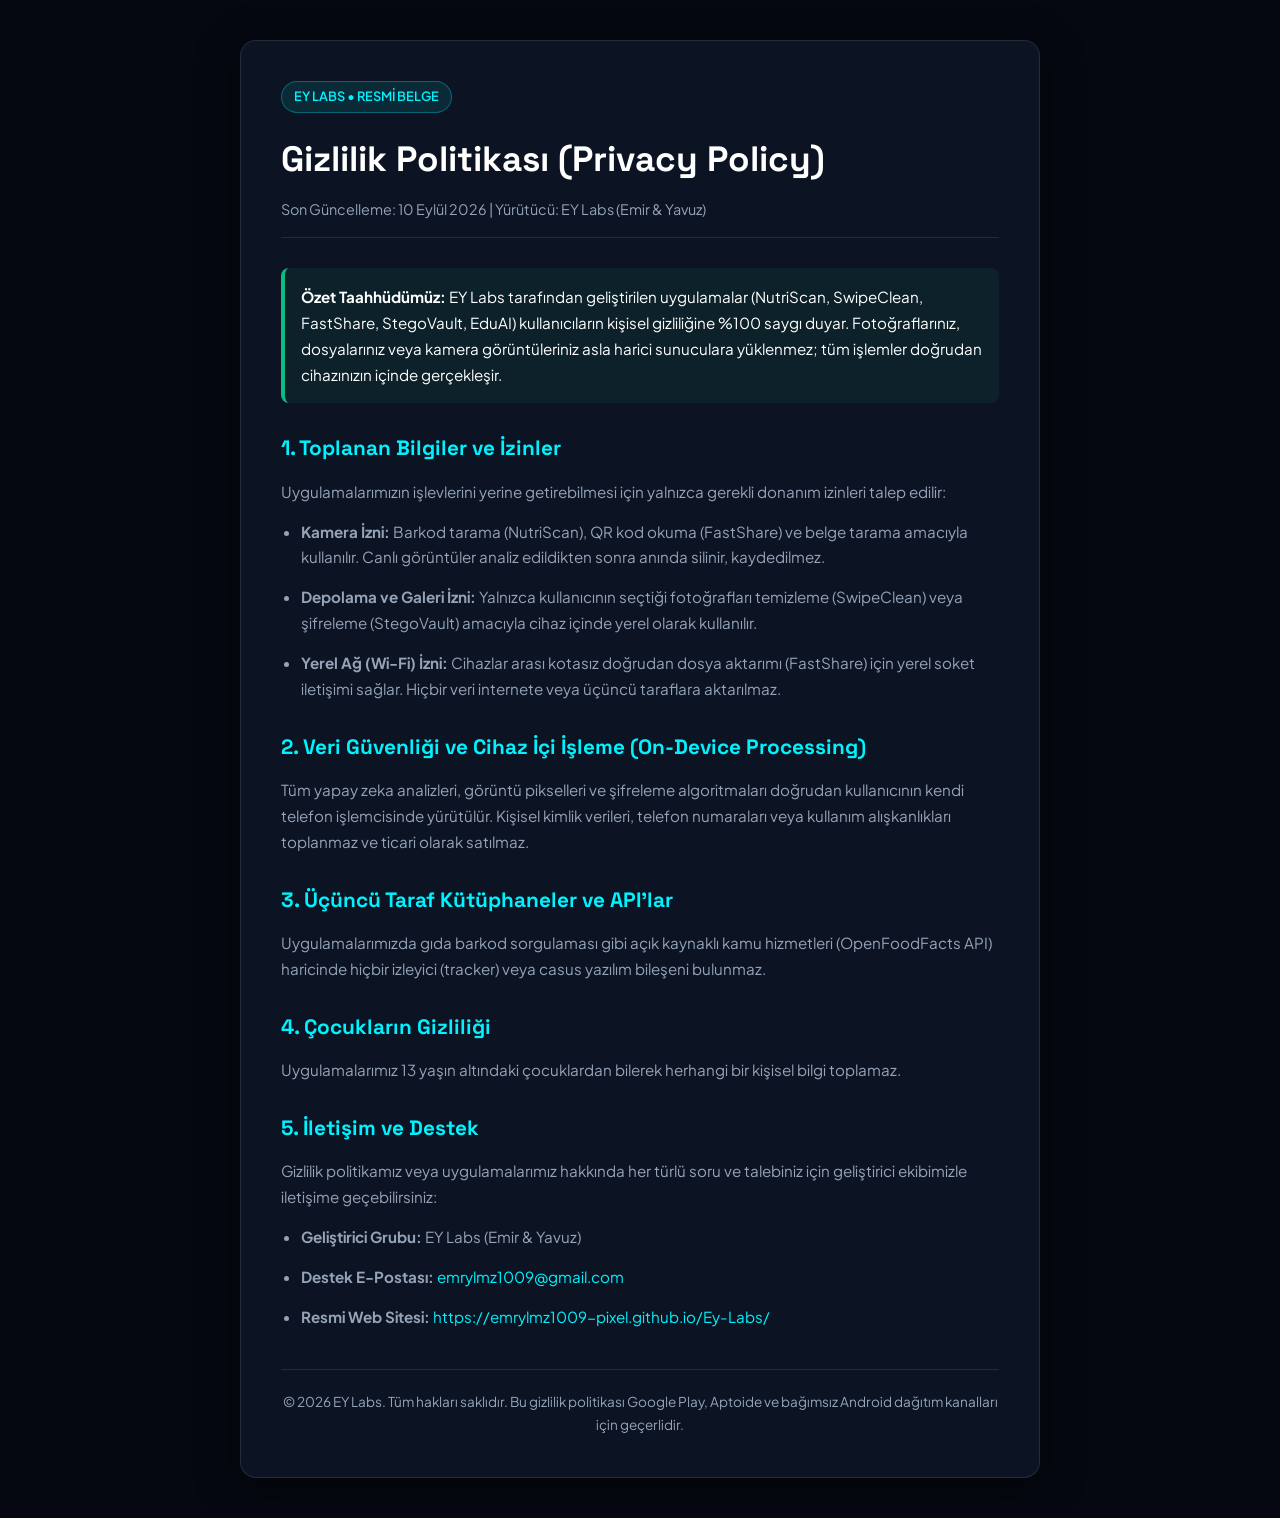
==== privacy.html @ 1929e79b "Add official Privacy Policy page for Aptoide and app store distribution" ====
<!DOCTYPE html>
<html lang="tr">
<head>
  <meta charset="UTF-8" />
  <meta name="viewport" content="width=device-width, initial-scale=1.0" />
  <title>Gizlilik Politikası (Privacy Policy) // EY Labs</title>
  <meta name="description" content="EY Labs (Emir & Yavuz) mobil ve web uygulamaları Gizlilik Politikası." />
  <link rel="preconnect" href="https://fonts.googleapis.com">
  <link rel="preconnect" href="https://fonts.gstatic.com" crossorigin>
  <link href="https://fonts.googleapis.com/css2?family=Plus+Jakarta+Sans:wght@400;600;700&family=Space+Grotesk:wght@600;700&display=swap" rel="stylesheet">
  <style>
    :root {
      --bg: #050811;
      --card: #0c1322;
      --border: rgba(255, 255, 255, 0.1);
      --text: #f1f5f9;
      --muted: #94a3b8;
      --cyan: #00f2fe;
      --green: #10b981;
    }
    * { box-sizing: border-box; margin: 0; padding: 0; }
    body {
      background-color: var(--bg);
      color: var(--text);
      font-family: 'Plus Jakarta Sans', sans-serif;
      line-height: 1.7;
      padding: 40px 20px;
    }
    .container {
      max-width: 800px;
      margin: 0 auto;
      background: var(--card);
      border: 1px solid var(--border);
      border-radius: 16px;
      padding: 40px;
      box-shadow: 0 10px 40px rgba(0,0,0,0.5);
    }
    .badge {
      display: inline-block;
      background: rgba(0, 242, 254, 0.1);
      color: var(--cyan);
      border: 1px solid rgba(0, 242, 254, 0.3);
      padding: 4px 12px;
      border-radius: 9999px;
      font-size: 0.8rem;
      font-weight: 600;
      margin-bottom: 16px;
    }
    h1 {
      font-family: 'Space Grotesk', sans-serif;
      font-size: 2.2rem;
      margin-bottom: 8px;
      color: #fff;
    }
    .last-updated {
      color: var(--muted);
      font-size: 0.9rem;
      margin-bottom: 30px;
      border-bottom: 1px solid var(--border);
      padding-bottom: 16px;
    }
    h2 {
      font-family: 'Space Grotesk', sans-serif;
      font-size: 1.3rem;
      color: var(--cyan);
      margin: 28px 0 12px;
    }
    p, li {
      color: var(--muted);
      font-size: 0.95rem;
      margin-bottom: 14px;
    }
    ul {
      margin-left: 20px;
      margin-bottom: 16px;
    }
    .highlight-box {
      background: rgba(16, 185, 129, 0.08);
      border-left: 4px solid var(--green);
      padding: 16px;
      border-radius: 8px;
      margin: 20px 0;
    }
    .highlight-box p {
      color: #fff;
      margin: 0;
    }
    a {
      color: var(--cyan);
      text-decoration: none;
    }
    a:hover {
      text-decoration: underline;
    }
    .footer-note {
      margin-top: 40px;
      padding-top: 20px;
      border-top: 1px solid var(--border);
      text-align: center;
      font-size: 0.85rem;
      color: var(--muted);
    }
  </style>
</head>
<body>
  <div class="container">
    <span class="badge">EY LABS • RESMİ BELGE</span>
    <h1>Gizlilik Politikası (Privacy Policy)</h1>
    <div class="last-updated">Son Güncelleme: 10 Eylül 2026 | Yürütücü: EY Labs (Emir & Yavuz)</div>

    <div class="highlight-box">
      <p><strong>Özet Taahhüdümüz:</strong> EY Labs tarafından geliştirilen uygulamalar (NutriScan, SwipeClean, FastShare, StegoVault, EduAI) kullanıcıların kişisel gizliliğine %100 saygı duyar. Fotoğraflarınız, dosyalarınız veya kamera görüntüleriniz asla harici sunuculara yüklenmez; tüm işlemler doğrudan cihazınızın içinde gerçekleşir.</p>
    </div>

    <h2>1. Toplanan Bilgiler ve İzinler</h2>
    <p>Uygulamalarımızın işlevlerini yerine getirebilmesi için yalnızca gerekli donanım izinleri talep edilir:</p>
    <ul>
      <li><strong>Kamera İzni:</strong> Barkod tarama (NutriScan), QR kod okuma (FastShare) ve belge tarama amacıyla kullanılır. Canlı görüntüler analiz edildikten sonra anında silinir, kaydedilmez.</li>
      <li><strong>Depolama ve Galeri İzni:</strong> Yalnızca kullanıcının seçtiği fotoğrafları temizleme (SwipeClean) veya şifreleme (StegoVault) amacıyla cihaz içinde yerel olarak kullanılır.</li>
      <li><strong>Yerel Ağ (Wi-Fi) İzni:</strong> Cihazlar arası kotasız doğrudan dosya aktarımı (FastShare) için yerel soket iletişimi sağlar. Hiçbir veri internete veya üçüncü taraflara aktarılmaz.</li>
    </ul>

    <h2>2. Veri Güvenliği ve Cihaz İçi İşleme (On-Device Processing)</h2>
    <p>Tüm yapay zeka analizleri, görüntü pikselleri ve şifreleme algoritmaları doğrudan kullanıcının kendi telefon işlemcisinde yürütülür. Kişisel kimlik verileri, telefon numaraları veya kullanım alışkanlıkları toplanmaz ve ticari olarak satılmaz.</p>

    <h2>3. Üçüncü Taraf Kütüphaneler ve API'lar</h2>
    <p>Uygulamalarımızda gıda barkod sorgulaması gibi açık kaynaklı kamu hizmetleri (OpenFoodFacts API) haricinde hiçbir izleyici (tracker) veya casus yazılım bileşeni bulunmaz.</p>

    <h2>4. Çocukların Gizliliği</h2>
    <p>Uygulamalarımız 13 yaşın altındaki çocuklardan bilerek herhangi bir kişisel bilgi toplamaz.</p>

    <h2>5. İletişim ve Destek</h2>
    <p>Gizlilik politikamız veya uygulamalarımız hakkında her türlü soru ve talebiniz için geliştirici ekibimizle iletişime geçebilirsiniz:</p>
    <ul>
      <li><strong>Geliştirici Grubu:</strong> EY Labs (Emir & Yavuz)</li>
      <li><strong>Destek E-Postası:</strong> <a href="mailto:emrylmz1009@gmail.com">emrylmz1009@gmail.com</a></li>
      <li><strong>Resmi Web Sitesi:</strong> <a href="https://emrylmz1009-pixel.github.io/Ey-Labs/">https://emrylmz1009-pixel.github.io/Ey-Labs/</a></li>
    </ul>

    <div class="footer-note">
      © 2026 EY Labs. Tüm hakları saklıdır. Bu gizlilik politikası Google Play, Aptoide ve bağımsız Android dağıtım kanalları için geçerlidir.
    </div>
  </div>
</body>
</html>
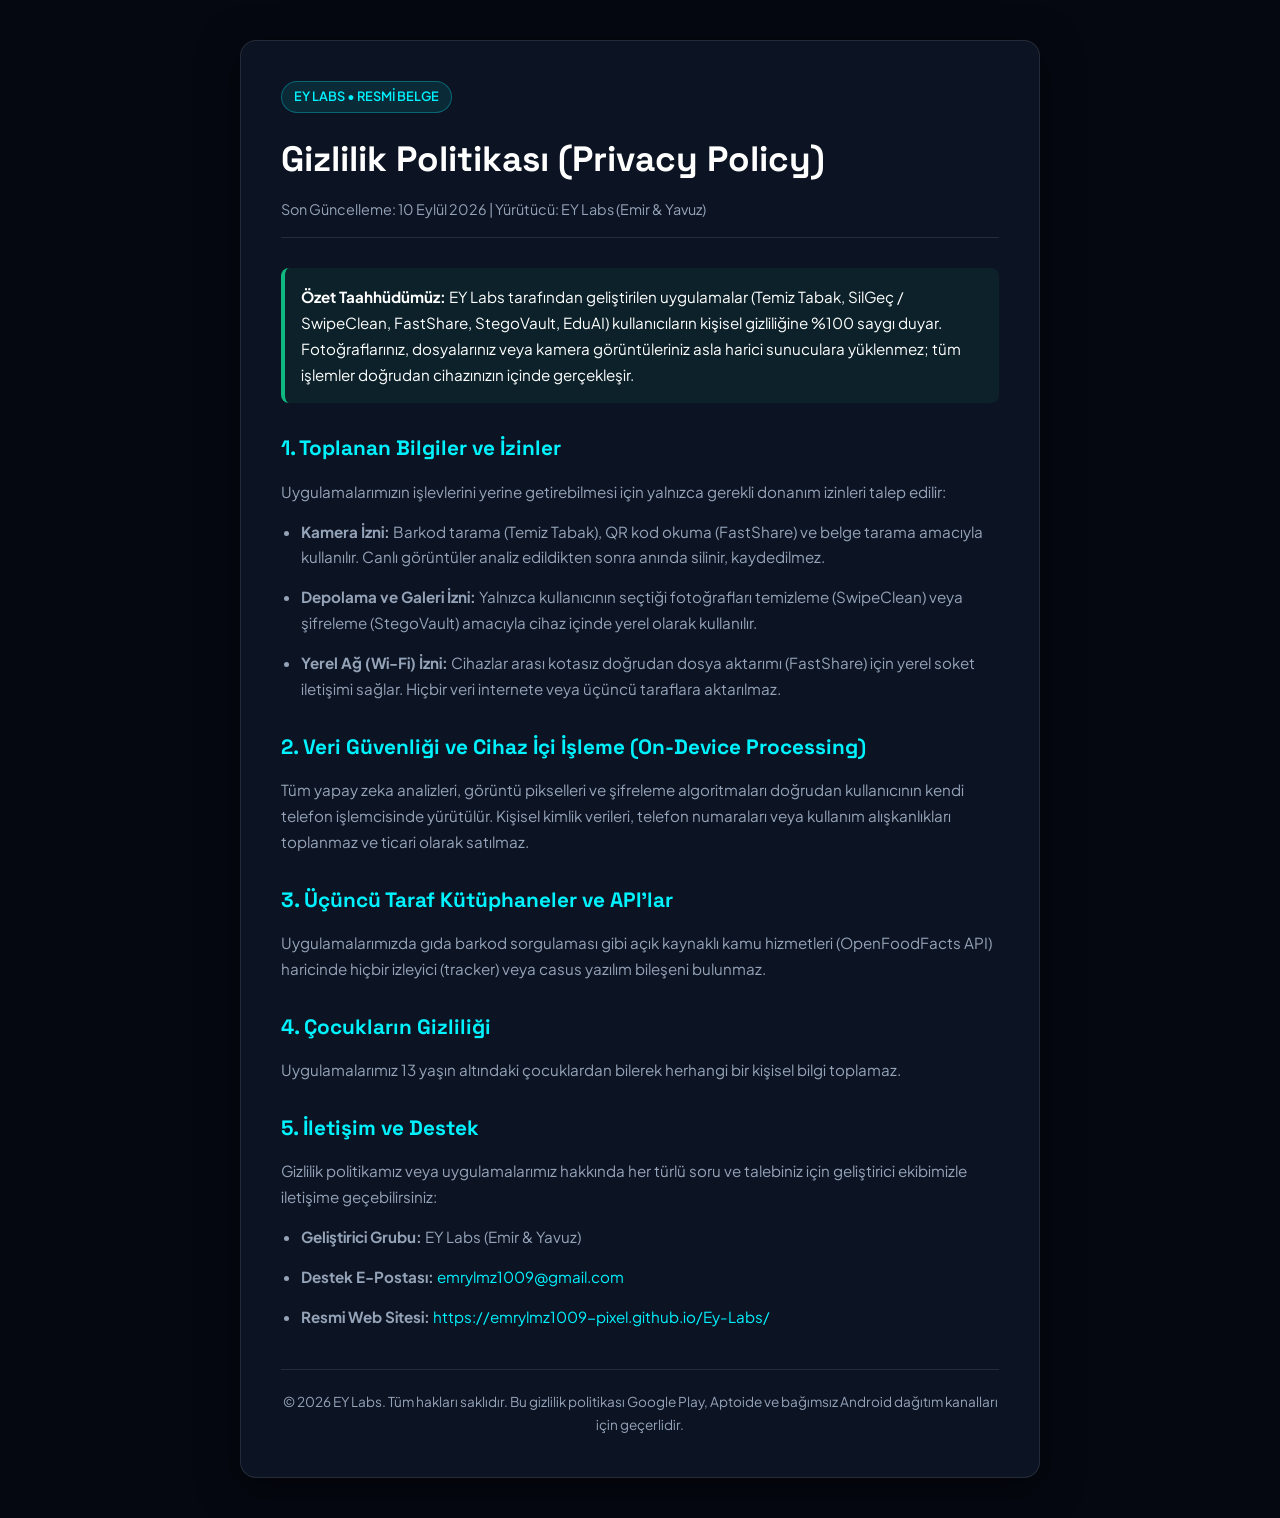
==== commit adf30bf0: "Update NutriScan to Temiz Tabak with new compiled APK" ====
--- a/privacy.html
+++ b/privacy.html
@@ -109,13 +109,13 @@
     <div class="last-updated">Son Güncelleme: 10 Eylül 2026 | Yürütücü: EY Labs (Emir & Yavuz)</div>
 
     <div class="highlight-box">
-      <p><strong>Özet Taahhüdümüz:</strong> EY Labs tarafından geliştirilen uygulamalar (NutriScan, SwipeClean, FastShare, StegoVault, EduAI) kullanıcıların kişisel gizliliğine %100 saygı duyar. Fotoğraflarınız, dosyalarınız veya kamera görüntüleriniz asla harici sunuculara yüklenmez; tüm işlemler doğrudan cihazınızın içinde gerçekleşir.</p>
+      <p><strong>Özet Taahhüdümüz:</strong> EY Labs tarafından geliştirilen uygulamalar (Temiz Tabak, SilGeç / SwipeClean, FastShare, StegoVault, EduAI) kullanıcıların kişisel gizliliğine %100 saygı duyar. Fotoğraflarınız, dosyalarınız veya kamera görüntüleriniz asla harici sunuculara yüklenmez; tüm işlemler doğrudan cihazınızın içinde gerçekleşir.</p>
     </div>
 
     <h2>1. Toplanan Bilgiler ve İzinler</h2>
     <p>Uygulamalarımızın işlevlerini yerine getirebilmesi için yalnızca gerekli donanım izinleri talep edilir:</p>
     <ul>
-      <li><strong>Kamera İzni:</strong> Barkod tarama (NutriScan), QR kod okuma (FastShare) ve belge tarama amacıyla kullanılır. Canlı görüntüler analiz edildikten sonra anında silinir, kaydedilmez.</li>
+      <li><strong>Kamera İzni:</strong> Barkod tarama (Temiz Tabak), QR kod okuma (FastShare) ve belge tarama amacıyla kullanılır. Canlı görüntüler analiz edildikten sonra anında silinir, kaydedilmez.</li>
       <li><strong>Depolama ve Galeri İzni:</strong> Yalnızca kullanıcının seçtiği fotoğrafları temizleme (SwipeClean) veya şifreleme (StegoVault) amacıyla cihaz içinde yerel olarak kullanılır.</li>
       <li><strong>Yerel Ağ (Wi-Fi) İzni:</strong> Cihazlar arası kotasız doğrudan dosya aktarımı (FastShare) için yerel soket iletişimi sağlar. Hiçbir veri internete veya üçüncü taraflara aktarılmaz.</li>
     </ul>
